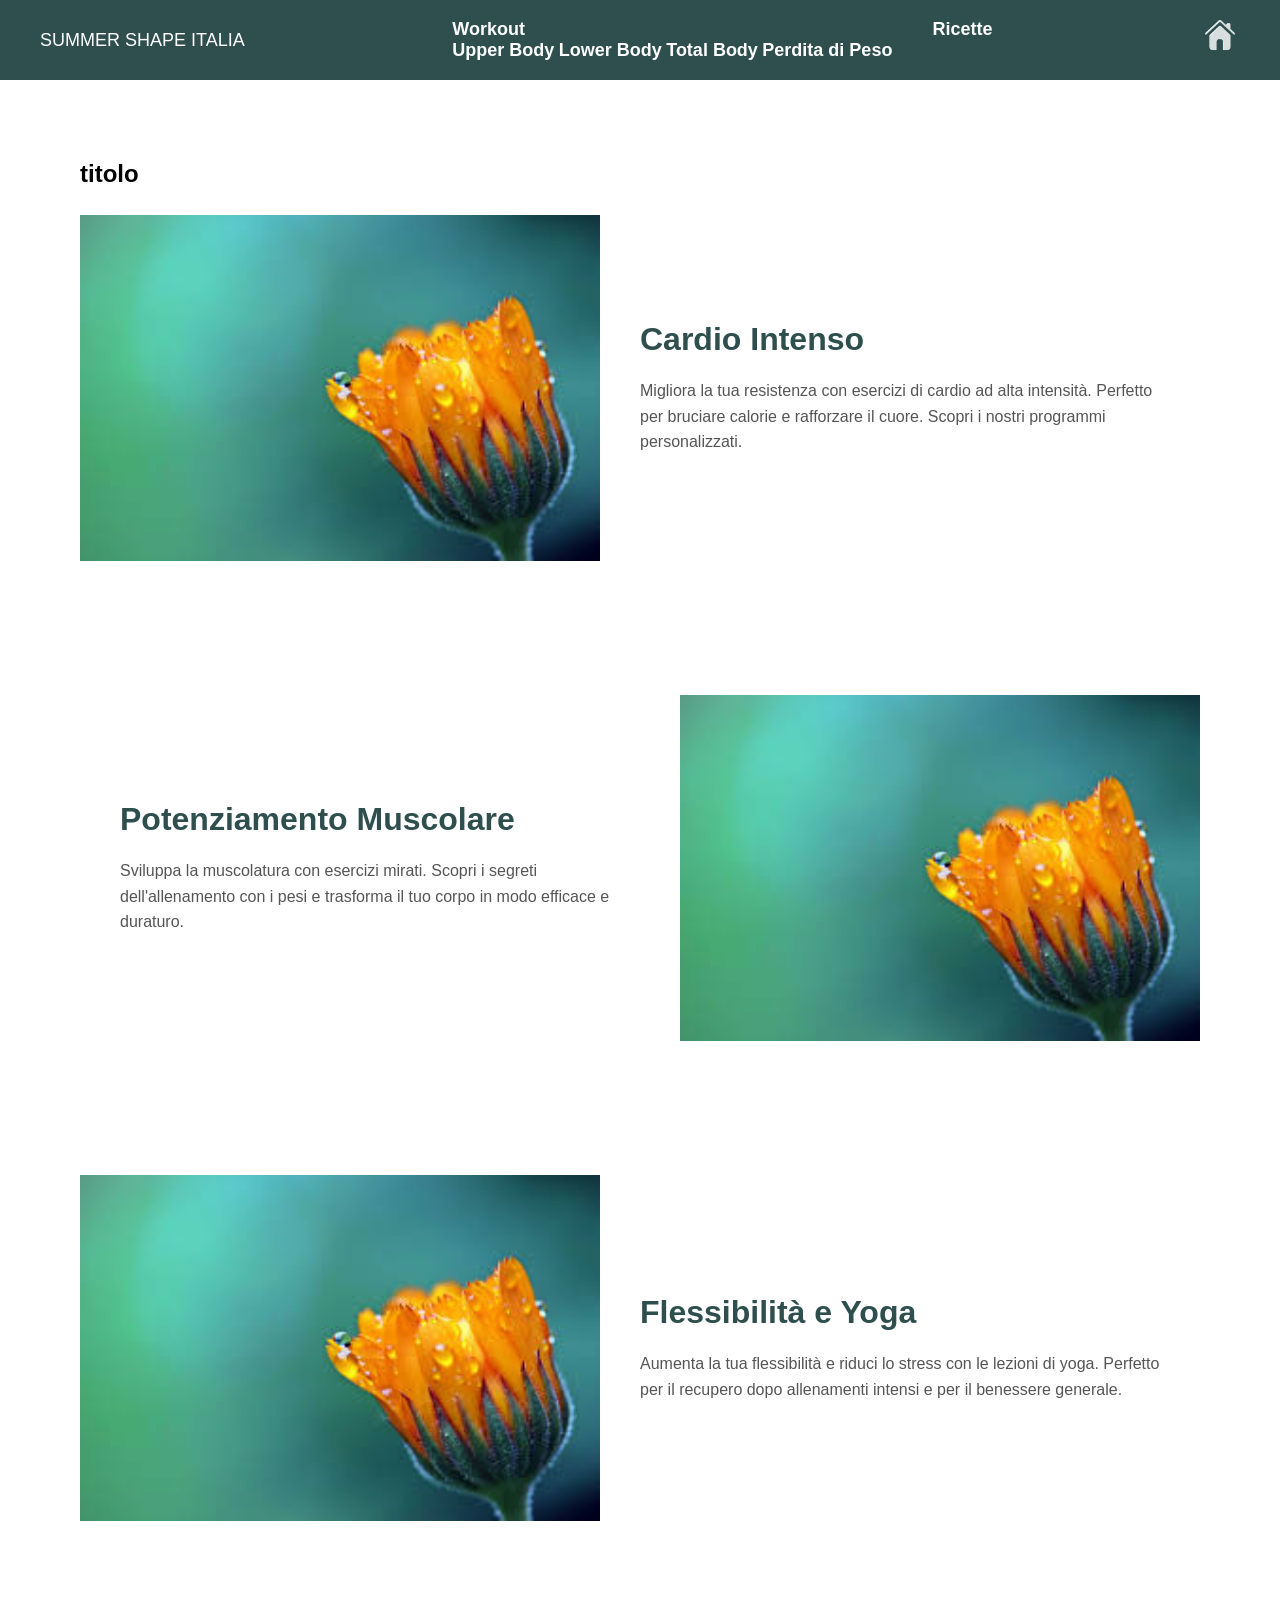
==== pagine/index.html @ 94491aed "ho modificato un po la pagina iniziale" ====
<!DOCTYPE html>
<html lang="it">
<head>
    <meta charset="UTF-8">
    <meta name="viewport" content="width=device-width, initial-scale=1.0">
    <title>Sito Fitness</title>
    <link rel="stylesheet" href="../style.css">
</head>
<body>

    <header>
        <nav>
            <div class="logo">SUMMER SHAPE ITALIA</div>
            <ul>
                <li class="nav-item">
                    <a href="workout.html">Workout</a>
                    <div class="dropdown">
                        <a href="workout.html#upper-body">Upper Body</a>
                        <a href="workout.html#lower-body">Lower Body</a>
                        <a href="workout.html#total-body">Total Body</a>
                        <a href="workout.html#perdita-peso">Perdita di Peso</a>
                    </div>
                </li>
                <li><a href="ricette.html">Ricette</a></li>
            </ul>
            <div class= "icona">
                <li><a href="index.html"><img src="../immagini/home.png" alt="logo-home"></a></li>
            </div>
        </nav>
    </header>




    <main class="container">
        <!-- cover/hero section placed directly below header -->
        <section class="cover">
            <div class="overlay">
                <h2>titolo</h2>
            </div>
        </section>

        <section class="sezione">
            <div class="sezione-img">
                <img src="../immagini/prova.jpg" alt="Cardio Intenso">
            </div>
            <div class="sezione-content">
                <h2>Cardio Intenso</h2>
                <p>Migliora la tua resistenza con esercizi di cardio ad alta intensità. Perfetto per bruciare calorie e rafforzare il cuore. Scopri i nostri programmi personalizzati.</p>
            </div>
        </section>

        <section class="sezione sezione-reverse">
            <div class="sezione-img">
                <img src="../immagini/prova.jpg" alt="Potenziamento Muscolare">
            </div>
            <div class="sezione-content">
                <h2>Potenziamento Muscolare</h2>
                <p>Sviluppa la muscolatura con esercizi mirati. Scopri i segreti dell'allenamento con i pesi e trasforma il tuo corpo in modo efficace e duraturo.</p>
            </div>
        </section>

        <section class="sezione">
            <div class="sezione-img">
                <img src="../immagini/prova.jpg" alt="Flessibilità e Yoga">
            </div>
            <div class="sezione-content">
                <h2>Flessibilità e Yoga</h2>
                <p>Aumenta la tua flessibilità e riduci lo stress con le lezioni di yoga. Perfetto per il recupero dopo allenamenti intensi e per il benessere generale.</p>
            </div>
        </section>
    </main>

</body>
</html>
---- style.css ----
* {
    margin: 0;
    padding: 0;
    box-sizing: border-box;
}

body {
    font-family: Arial, sans-serif;
    background-color:white;
}

header {
    background-color: darkslategray; 
    padding: 15px 30px;
    width: 100%;
}

nav {
    display: flex;
    justify-content: space-between;
    align-items: center;
    max-width: 1200px;
    margin: 0 auto;
}

.logo {
    color: white;
    font-size: 18px;
    text-transform: uppercase;

}

.button{
    color: white;
}

nav ul {
    list-style: none;
    display: flex;
}

nav ul li {
    margin: 0 20px;
}

nav ul li a {
    color: white;
    text-decoration: none;
    font-weight: bold;
    font-size: 18px;
    transition: 0.3s;
}

nav ul li a:hover {
    color: #2f3542; 
}

.icona {
    height: 50px;
    padding: 5px;
    list-style: none;
}

.icona li {
    list-style: none;
}

.icona img {
    width: 30px;
    height: 30px;
    filter: brightness(0) invert(1);
    transition: 0.3s;
}

.icona img:hover {
    opacity: 0.8;
}
.container {
    padding: 80px;
    text-align: left;
    max-width: 100%;
}

.sezione {
    display: flex;
    align-items: center;
    width: 100%;
    min-height: 400px;
    background: white;
    margin-bottom: 80px;
}

.sezione-img {
    flex: 1;
    height: 100%;
    overflow: hidden;
}

.sezione-img img {
    width: 100%;
    height: 100%;
    object-fit: cover;
    display: block;
}

.sezione-content {
    flex: 1;
    padding: 60px 40px;
}

.sezione-content h2 {
    font-size: 32px;
    margin-bottom: 20px;
    color: darkslategray;
}

.sezione-content p {
    font-size: 16px;
    line-height: 1.6;
    color: #555;
}

.sezione-reverse {
    flex-direction: row-reverse;
}

@media (max-width: 768px) {
    nav {
        flex-direction: column; 
        gap: 15px;
    }

    nav ul {
        flex-direction: column;
        text-align: center;
        gap: 10px;
    }

    nav ul li {
        margin: 5px 0;
    }

    .container {
        padding: 40px; 
    }

    .logo{
        padding: 5px;
        border: #f4f4f4 4px solid;
    }

    .sezione {
        flex-direction: column;
        margin-bottom: 40px;
        min-height: auto;
    }

    .sezione-img {
        width: 100%;
        height: 300px;
        margin-bottom: 20px;
    }

    .sezione-img img {
        width: 100%;
        height: 100%;
        object-fit: cover;
    }

    .sezione-reverse {
        flex-direction: column;
    }

    .sezione-content {
        padding: 30px 20px;
    }

    .sezione-content h2 {
        font-size: 24px;
    }

    .sezione-content p {
        font-size: 14px;
    }

    .cards {
        flex-direction: column;
        gap: 15px;
    }
}
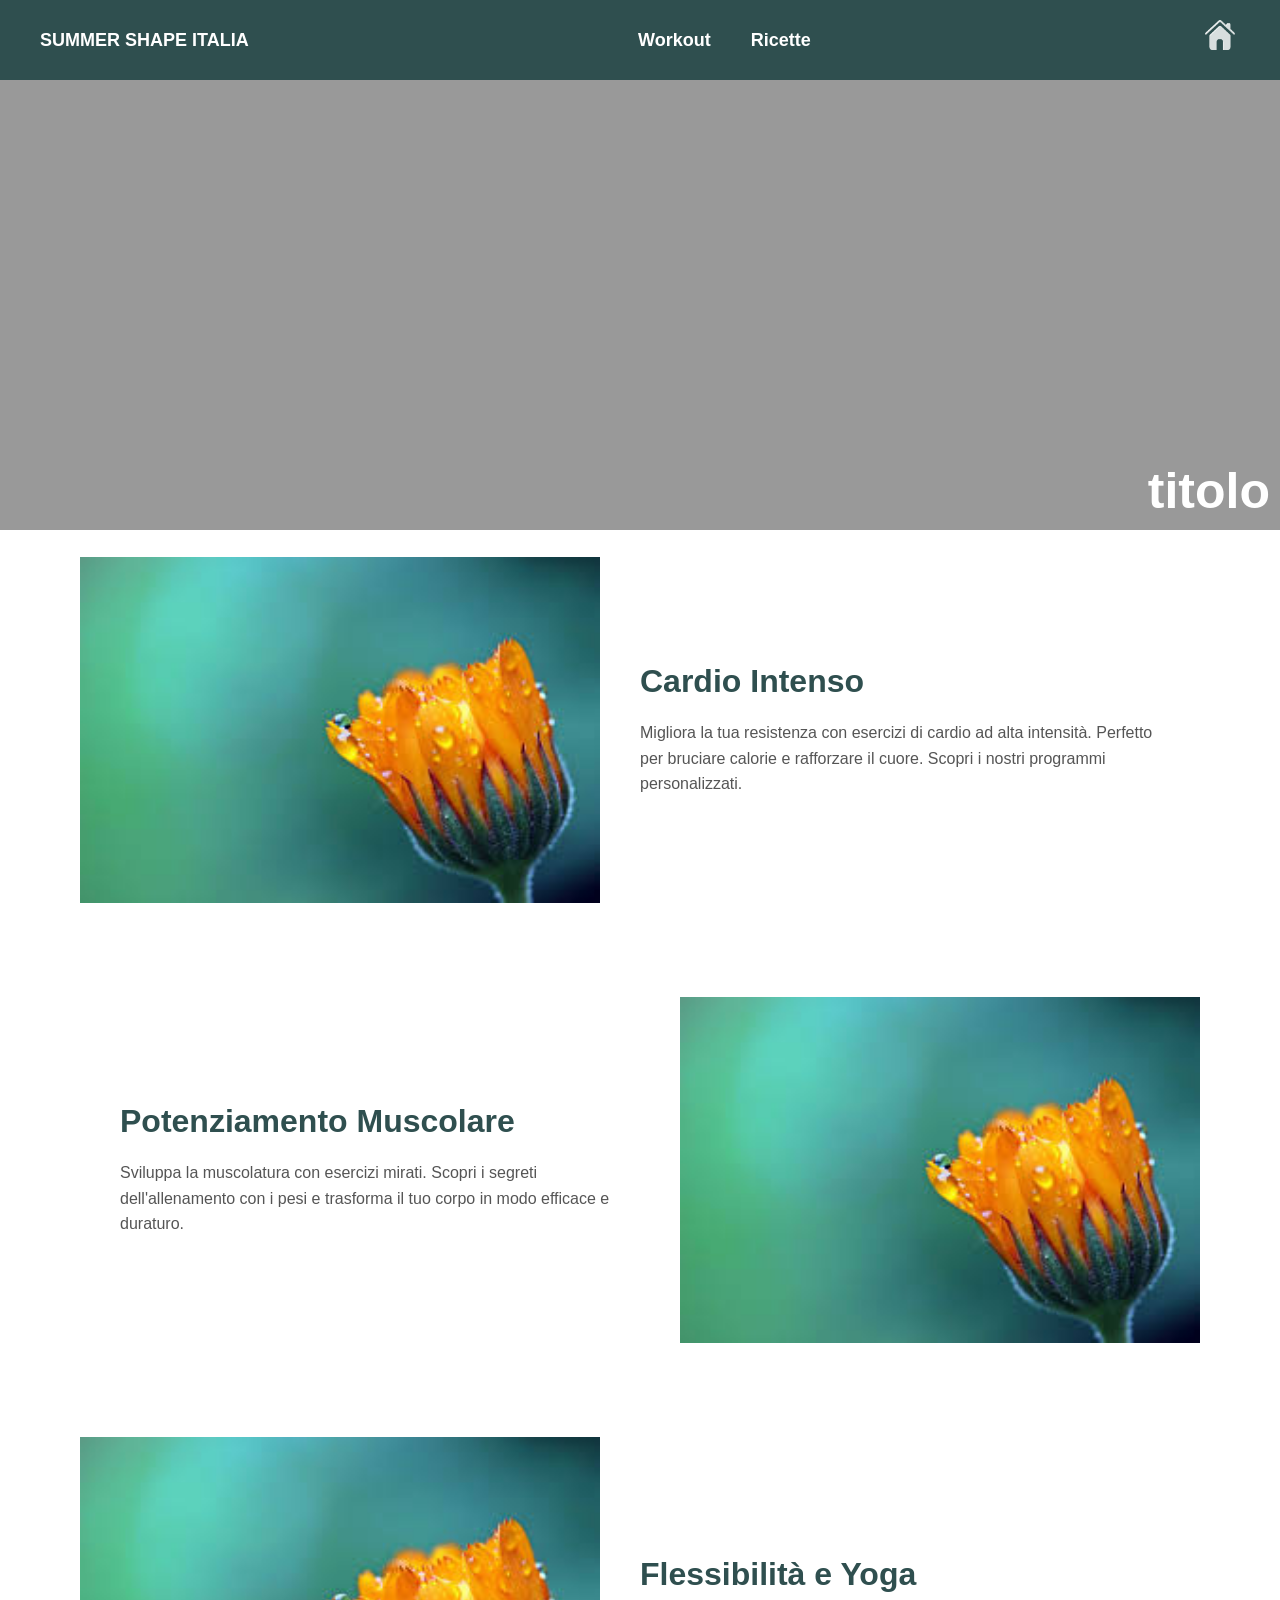
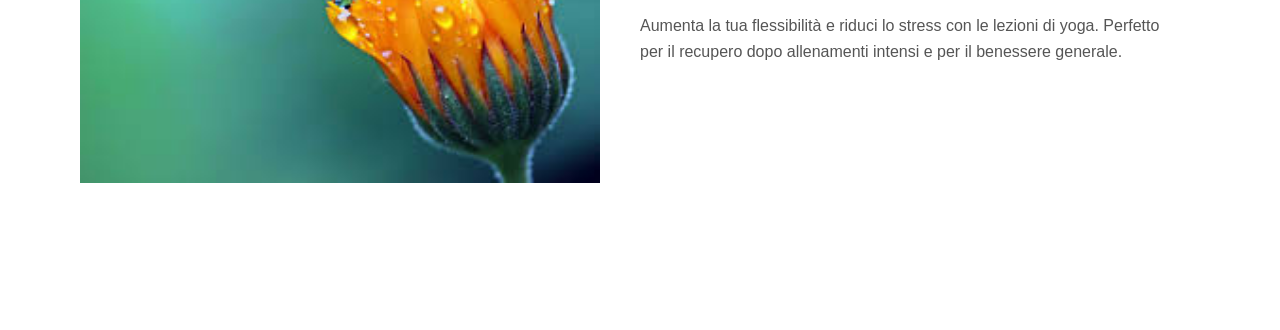
==== commit 987bf716: "ho ricreato le pagine e ristrutturato meglio il css, devo ancora controllare bene tutto, dobbiamo so" ====
--- a/pagine/index.html
+++ b/pagine/index.html
@@ -5,6 +5,7 @@
     <meta name="viewport" content="width=device-width, initial-scale=1.0">
     <title>Sito Fitness</title>
     <link rel="stylesheet" href="../style.css">
+    <link rel="stylesheet" href="../index.css">
 </head>
 <body>
 
@@ -21,7 +22,14 @@
                         <a href="workout.html#perdita-peso">Perdita di Peso</a>
                     </div>
                 </li>
-                <li><a href="ricette.html">Ricette</a></li>
+                <li class="nav-item">
+                    <a href="ricette.html">Ricette</a>
+                    <div class="dropdown">
+                        <a href="ricette.html#colazioni">Colazioni Proteiche</a>
+                        <a href="ricette.html#pranzi">Pranzi Healthy</a>
+                        <a href="ricette.html#cene">Cene Bilanciate</a>
+                    </div>
+                </li>
             </ul>
             <div class= "icona">
                 <li><a href="index.html"><img src="../immagini/home.png" alt="logo-home"></a></li>
--- a/style.css
+++ b/style.css
@@ -1,3 +1,4 @@
+/* Global Styles - Common to all pages */
 
 * {
     margin: 0;
@@ -7,13 +8,17 @@
 
 body {
     font-family: Arial, sans-serif;
-    background-color:white;
-}
-
+    background-color: white;
+}
+
+/* Header & Navigation */
 header {
-    background-color: darkslategray; 
+    background-color: darkslategray;
     padding: 15px 30px;
     width: 100%;
+    position: sticky;
+    top: 0;
+    z-index: 99;
 }
 
 nav {
@@ -28,10 +33,10 @@
     color: white;
     font-size: 18px;
     text-transform: uppercase;
-
-}
-
-.button{
+    font-weight: bold;
+}
+
+.button {
     color: white;
 }
 
@@ -53,7 +58,43 @@
 }
 
 nav ul li a:hover {
-    color: #2f3542; 
+    color: #2f3542;
+}
+
+.nav-item {
+    position: relative;
+}
+
+.nav-item:hover .dropdown {
+    display: flex;
+}
+
+.dropdown {
+    display: none;
+    position: absolute;
+    top: 100%;
+    left: 0;
+    background: darkslategray;
+    flex-direction: column;
+    padding: 10px 0;
+    border-radius: 4px;
+    box-shadow: 0 4px 8px rgba(0, 0, 0, 0.2);
+    min-width: 180px;
+    margin-top: 5px;
+    z-index: 100;
+}
+
+.dropdown a {
+    color: white;
+    padding: 10px 20px;
+    text-decoration: none;
+    font-size: 16px;
+    transition: background 0.3s;
+    display: block;
+}
+
+.dropdown a:hover {
+    background: rgba(255, 255, 255, 0.1);
 }
 
 .icona {
@@ -76,116 +117,148 @@
 .icona img:hover {
     opacity: 0.8;
 }
+
+/* Container */
 .container {
-    padding: 80px;
+    padding: 0 80px 80px 80px;
     text-align: left;
     max-width: 100%;
 }
 
-.sezione {
-    display: flex;
-    align-items: center;
-    width: 100%;
-    min-height: 400px;
-    background: white;
-    margin-bottom: 80px;
-}
-
-.sezione-img {
-    flex: 1;
-    height: 100%;
-    overflow: hidden;
-}
-
-.sezione-img img {
+/* Modal Styles */
+.modal {
+    display: none;
+    position: fixed;
+    top: 0;
+    left: 0;
     width: 100%;
     height: 100%;
+    background: rgba(0, 0, 0, 0.6);
+    z-index: 1000;
+    align-items: center;
+    justify-content: center;
+}
+
+.modal.active {
+    display: flex;
+}
+
+.modal-content {
+    background: white;
+    border-radius: 12px;
+    width: 80%;
+    max-width: 800px;
+    max-height: 90vh;
+    overflow-y: auto;
+    display: flex;
+    flex-direction: column;
+    position: relative;
+}
+
+.modal-close {
+    position: absolute;
+    top: 15px;
+    right: 15px;
+    background: none;
+    border: none;
+    font-size: 32px;
+    cursor: pointer;
+    color: darkslategray;
+    z-index: 1001;
+}
+
+.modal-close:hover {
+    color: #000;
+}
+
+#modal-img {
+    width: 100%;
+    height: 400px;
     object-fit: cover;
-    display: block;
-}
-
-.sezione-content {
-    flex: 1;
-    padding: 60px 40px;
-}
-
-.sezione-content h2 {
-    font-size: 32px;
-    margin-bottom: 20px;
+    border-radius: 12px 12px 0 0;
+}
+
+.modal-text {
+    padding: 30px;
+}
+
+.modal-text h2 {
+    font-size: 28px;
     color: darkslategray;
-}
-
-.sezione-content p {
+    margin-bottom: 15px;
+}
+
+.modal-text p {
     font-size: 16px;
     line-height: 1.6;
     color: #555;
 }
 
-.sezione-reverse {
-    flex-direction: row-reverse;
-}
-
+/* Responsive Design */
 @media (max-width: 768px) {
+    header {
+        padding: 10px 15px;
+    }
+
     nav {
-        flex-direction: column; 
-        gap: 15px;
+        flex-wrap: wrap;
+        gap: 10px;
+    }
+
+    .logo {
+        font-size: 16px;
     }
 
     nav ul {
         flex-direction: column;
         text-align: center;
         gap: 10px;
+        width: 100%;
     }
 
     nav ul li {
         margin: 5px 0;
     }
 
+    nav ul li a {
+        font-size: 16px;
+    }
+
+    .dropdown {
+        position: static;
+        display: none;
+        box-shadow: none;
+        background: rgba(0, 0, 0, 0.1);
+        margin: 0;
+        padding: 5px 0;
+    }
+
+    .nav-item:hover .dropdown {
+        display: flex;
+    }
+
     .container {
-        padding: 40px; 
-    }
-
-    .logo{
-        padding: 5px;
-        border: #f4f4f4 4px solid;
-    }
-
-    .sezione {
-        flex-direction: column;
-        margin-bottom: 40px;
-        min-height: auto;
-    }
-
-    .sezione-img {
-        width: 100%;
-        height: 300px;
-        margin-bottom: 20px;
-    }
-
-    .sezione-img img {
-        width: 100%;
-        height: 100%;
-        object-fit: cover;
-    }
-
-    .sezione-reverse {
-        flex-direction: column;
-    }
-
-    .sezione-content {
-        padding: 30px 20px;
-    }
-
-    .sezione-content h2 {
-        font-size: 24px;
-    }
-
-    .sezione-content p {
+        padding: 20px;
+    }
+
+    .modal-content {
+        width: 90%;
+        max-width: 100%;
+    }
+
+    #modal-img {
+        height: 250px;
+    }
+
+    .modal-text {
+        padding: 20px;
+    }
+
+    .modal-text h2 {
+        font-size: 22px;
+    }
+
+    .modal-text p {
         font-size: 14px;
     }
-
-    .cards {
-        flex-direction: column;
-        gap: 15px;
-    }
-}+}
--- a/index.css
+++ b/index.css
@@ -0,0 +1,111 @@
+/* Index/Homepage Specific Styles */
+
+.cover {
+    width: 100vw;
+    margin-left: calc(50% - 50vw);
+    height: 450px;
+    background: url('immagini/logo.png') center/cover no-repeat;
+    position: relative;
+    margin-top: 0;
+    padding: 15px;
+}
+
+.cover .overlay {
+    position: absolute;
+    top: 0;
+    left: 0;
+    right: 0;
+    bottom: 0;
+    background: linear-gradient(rgba(0,0,0,0.4), rgba(0,0,0,0.4));
+    display: flex;
+    align-items: center;
+    justify-content: center;
+    color: white;
+}
+
+.cover h2 {
+    position: absolute;
+    right: 0;
+    bottom: 0;
+    font-size: 50px;
+    padding: 10px;
+}
+
+.sezione {
+    display: flex;
+    align-items: center;
+    width: 100%;
+    min-height: 400px;
+    background: white;
+    margin-bottom: 40px;
+}
+
+.sezione-img {
+    flex: 1;
+    height: 100%;
+    overflow: hidden;
+}
+
+.sezione-img img {
+    width: 100%;
+    height: 100%;
+    object-fit: cover;
+    display: block;
+}
+
+.sezione-content {
+    flex: 1;
+    padding: 60px 40px;
+}
+
+.sezione-content h2 {
+    font-size: 32px;
+    margin-bottom: 20px;
+    color: darkslategray;
+}
+
+.sezione-content p {
+    font-size: 16px;
+    line-height: 1.6;
+    color: #555;
+}
+
+.sezione-reverse {
+    flex-direction: row-reverse;
+}
+
+@media (max-width: 768px) {
+    .sezione {
+        flex-direction: column;
+        margin-bottom: 40px;
+        min-height: auto;
+    }
+
+    .sezione-img {
+        width: 100%;
+        height: 300px;
+        margin-bottom: 20px;
+    }
+
+    .sezione-img img {
+        width: 100%;
+        height: 100%;
+        object-fit: cover;
+    }
+
+    .sezione-reverse {
+        flex-direction: column;
+    }
+
+    .sezione-content {
+        padding: 30px 20px;
+    }
+
+    .sezione-content h2 {
+        font-size: 24px;
+    }
+
+    .sezione-content p {
+        font-size: 14px;
+    }
+}
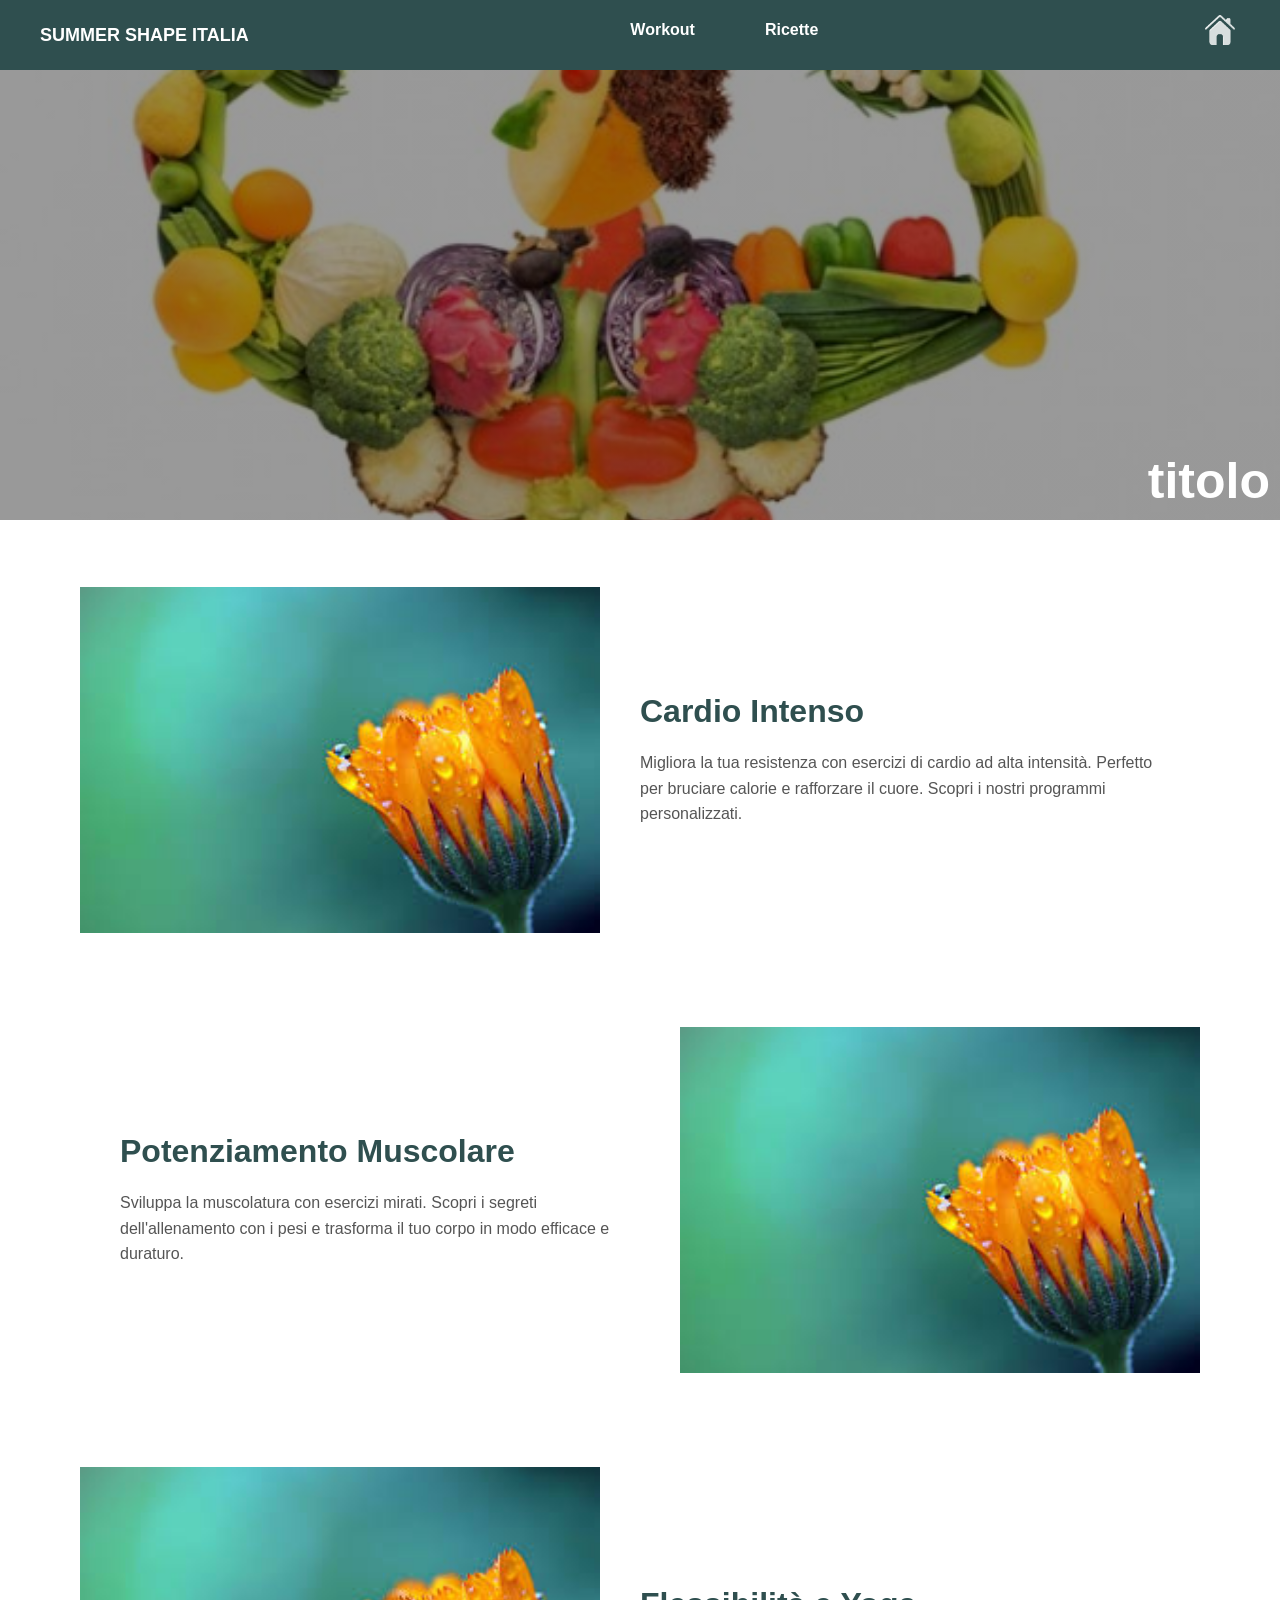
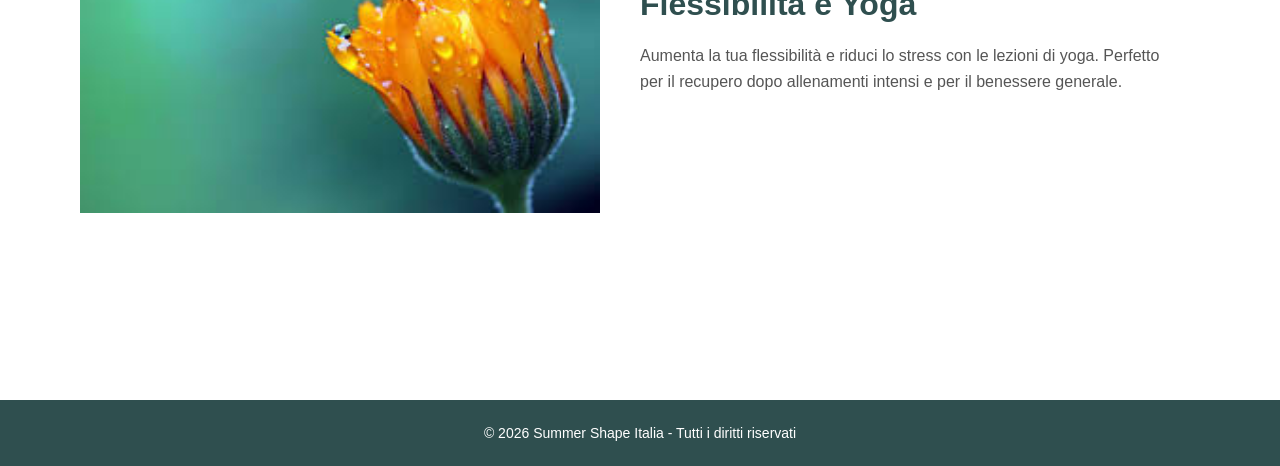
==== commit 14504ab9: "sto cercando di sistemare le ultime cose, ci sono anocra due problemi nello scrolling delle ricette" ====
--- a/pagine/index.html
+++ b/pagine/index.html
@@ -79,5 +79,8 @@
         </section>
     </main>
 
+    <footer>
+        &copy; 2026 Summer Shape Italia - Tutti i diritti riservati
+    </footer>
 </body>
 </html>
--- a/style.css
+++ b/style.css
@@ -14,7 +14,7 @@
 /* Header & Navigation */
 header {
     background-color: darkslategray;
-    padding: 15px 30px;
+    padding: 10px 20px;
     width: 100%;
     position: sticky;
     top: 0;
@@ -53,9 +53,22 @@
     color: white;
     text-decoration: none;
     font-weight: bold;
-    font-size: 18px;
+    font-size: 16px;
+    padding: 10px 15px;
     transition: 0.3s;
-}
+    display: inline-block;
+}
+
+/* ensure cards clickable on mobile */
+article.card-workout, article.card-ricette {
+    position: relative;
+    z-index: 1;
+}
+
+.card-img, .card-img img {
+    pointer-events: auto;
+}
+
 
 nav ul li a:hover {
     color: #2f3542;
@@ -63,6 +76,7 @@
 
 .nav-item {
     position: relative;
+    padding-bottom: 10px;
 }
 
 .nav-item:hover .dropdown {
@@ -80,7 +94,7 @@
     border-radius: 4px;
     box-shadow: 0 4px 8px rgba(0, 0, 0, 0.2);
     min-width: 180px;
-    margin-top: 5px;
+    margin-top: 0;
     z-index: 100;
 }
 
@@ -194,34 +208,66 @@
     color: #555;
 }
 
+/* Footer */
+footer {
+    background-color: darkslategray;
+    color: white;
+    padding: 25px 30px;
+    text-align: center;
+    font-size: 14px;
+    width: 100%;
+    margin-top: 40px;
+}
+
 /* Responsive Design */
 @media (max-width: 768px) {
+    /* give some breathing room after cover */
+    .cover {
+        margin-bottom: 20px;
+    }
+    .sezione, .macrosection-ricette {
+        padding: 20px 0;
+    }
+
     header {
-        padding: 10px 15px;
+        padding: 8px 10px;
+        position: relative;
     }
 
     nav {
         flex-wrap: wrap;
         gap: 10px;
+        align-items: center;
+        justify-content: center;
     }
 
     .logo {
+        display: none;
+    }
+
+    nav ul li:first-child {
+        margin: 0;
+    }
+
+    nav ul li:first-child a {
+        padding: 5px 10px;
         font-size: 16px;
     }
 
     nav ul {
-        flex-direction: column;
+        flex-direction: row;
         text-align: center;
-        gap: 10px;
-        width: 100%;
+        gap: 15px;
+        justify-content: center;
     }
 
     nav ul li {
-        margin: 5px 0;
+        margin: 0;
     }
 
     nav ul li a {
-        font-size: 16px;
+        font-size: 14px;
+        padding: 8px 12px;
     }
 
     .dropdown {
@@ -241,6 +287,12 @@
         padding: 20px;
     }
 
+    footer {
+        padding: 15px 20px;
+        font-size: 12px;
+    }
+
+
     .modal-content {
         width: 90%;
         max-width: 100%;
--- a/index.css
+++ b/index.css
@@ -4,10 +4,9 @@
     width: 100vw;
     margin-left: calc(50% - 50vw);
     height: 450px;
-    background: url('immagini/logo.png') center/cover no-repeat;
+    background: url('immagini/sfondocover.jpg') center/cover no-repeat;
     position: relative;
-    margin-top: 0;
-    padding: 15px;
+    margin-top: 0;    margin-bottom: 40px;    padding: 15px;
 }
 
 .cover .overlay {
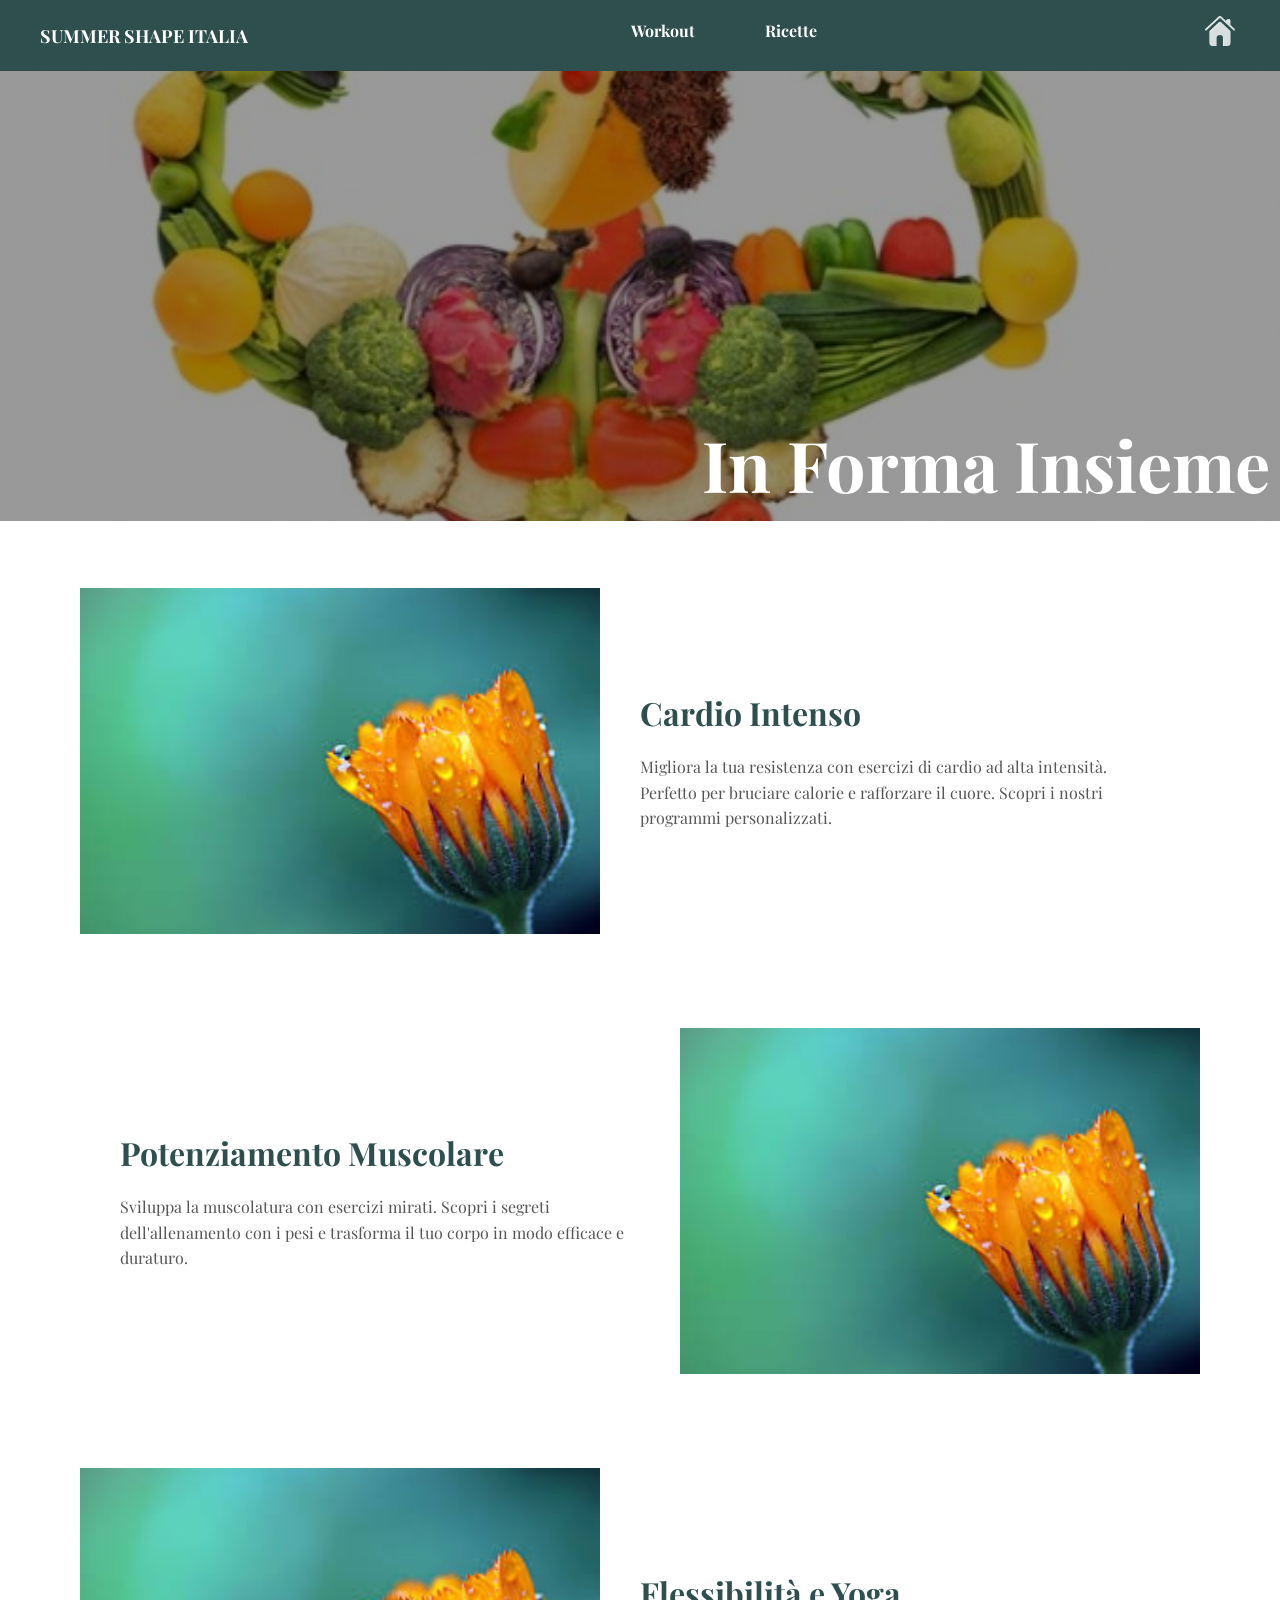
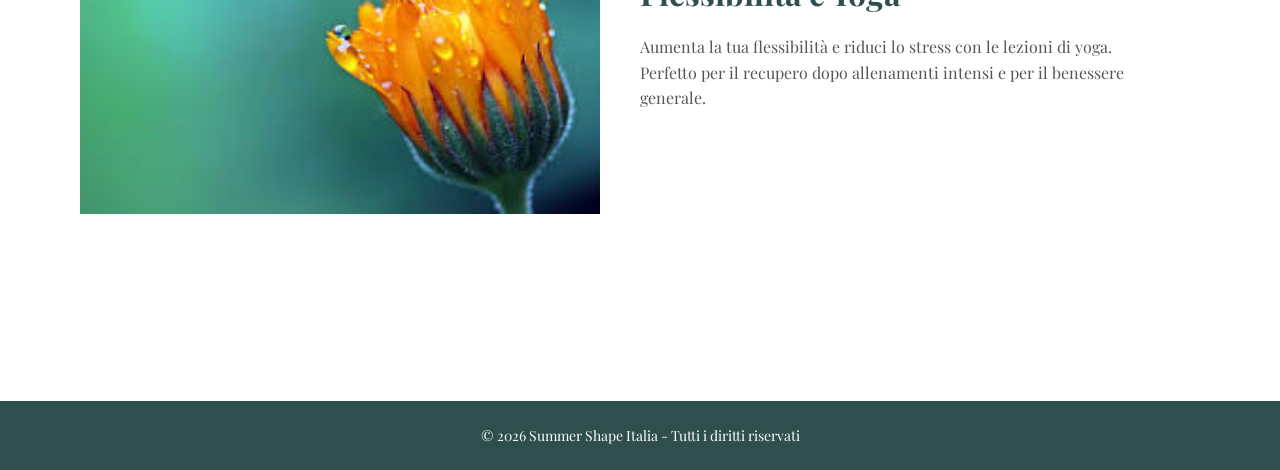
==== commit 639a09e4: "sistemato due robe" ====
--- a/pagine/index.html
+++ b/pagine/index.html
@@ -44,7 +44,7 @@
         <!-- cover/hero section placed directly below header -->
         <section class="cover">
             <div class="overlay">
-                <h2>titolo</h2>
+                <h2>In Forma Insieme</h2>
             </div>
         </section>
 
--- a/style.css
+++ b/style.css
@@ -1,4 +1,6 @@
 /* Global Styles - Common to all pages */
+
+@import url('https://fonts.googleapis.com/css2?family=Playfair+Display:wght@400;700&display=swap');
 
 * {
     margin: 0;
@@ -7,7 +9,7 @@
 }
 
 body {
-    font-family: Arial, sans-serif;
+    font-family: 'Playfair Display', serif;
     background-color: white;
 }
 
--- a/index.css
+++ b/index.css
@@ -26,7 +26,7 @@
     position: absolute;
     right: 0;
     bottom: 0;
-    font-size: 50px;
+    font-size: 70px;
     padding: 10px;
 }
 
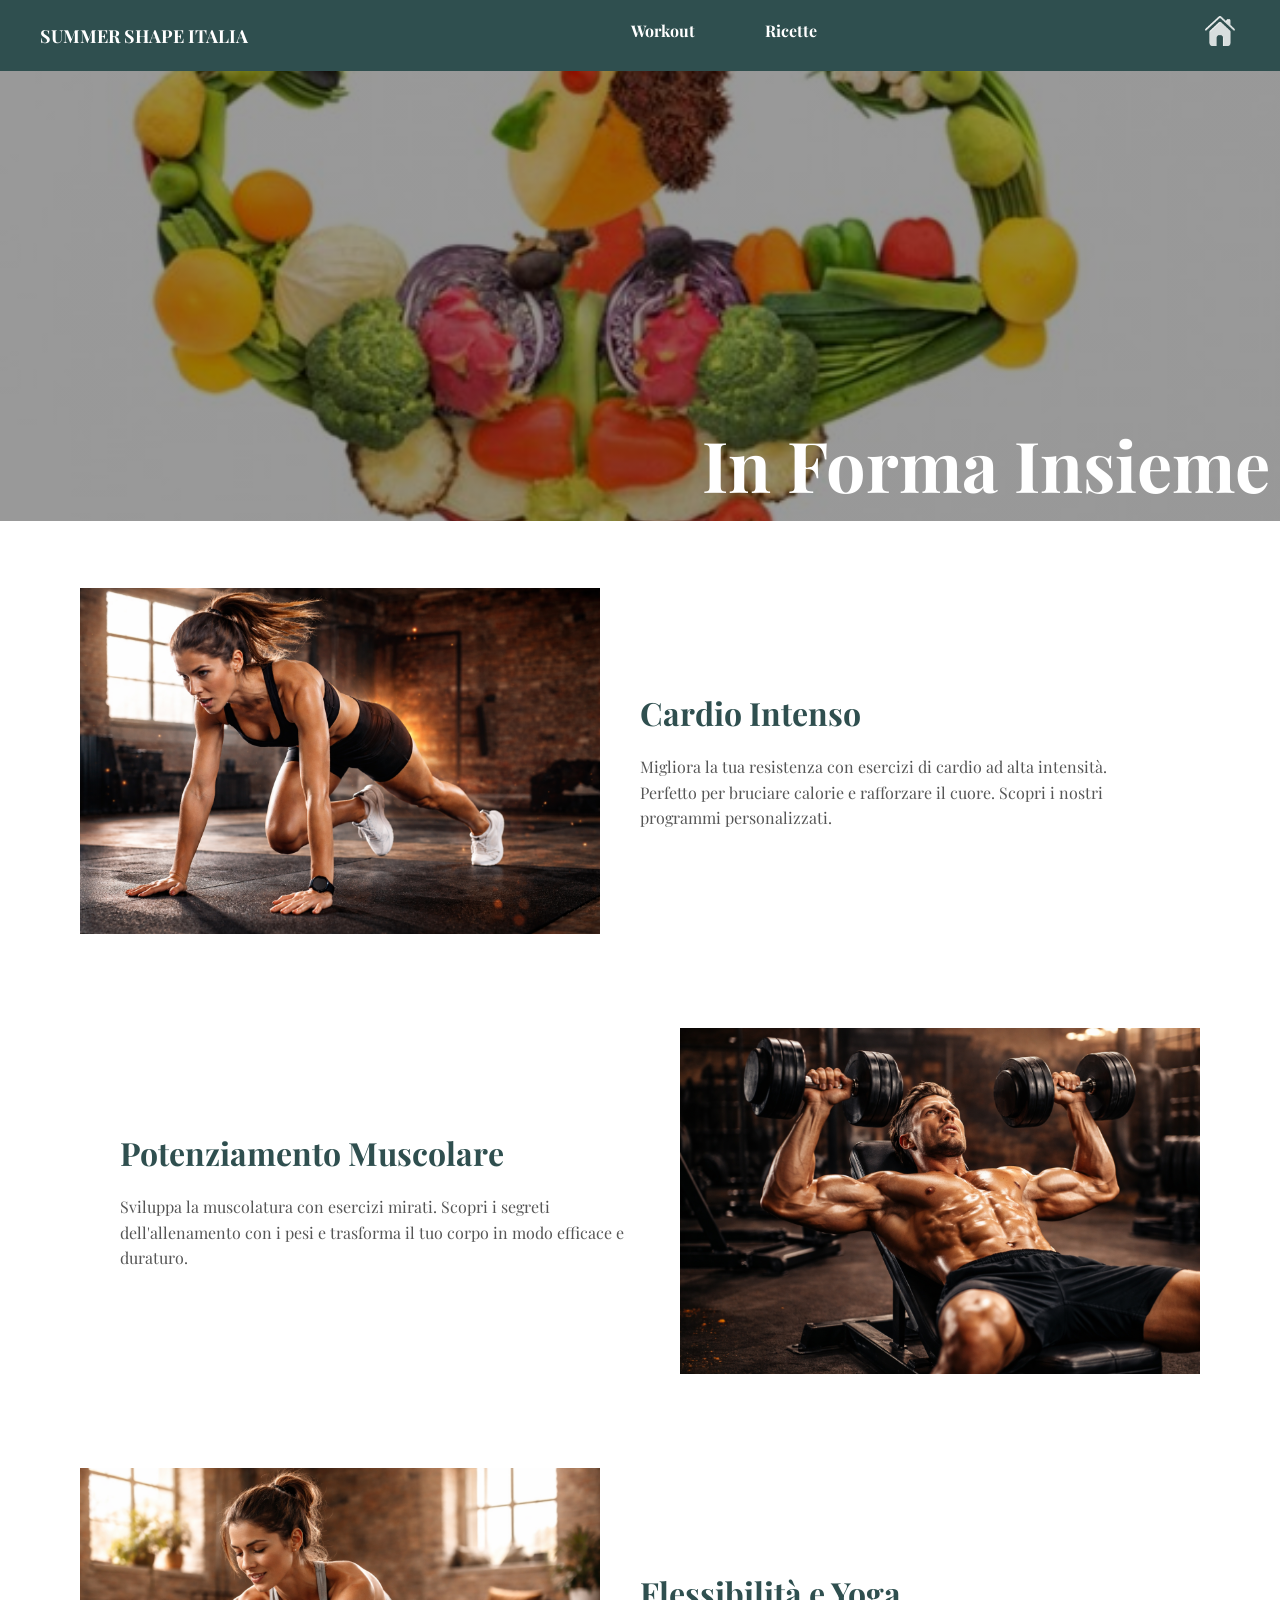
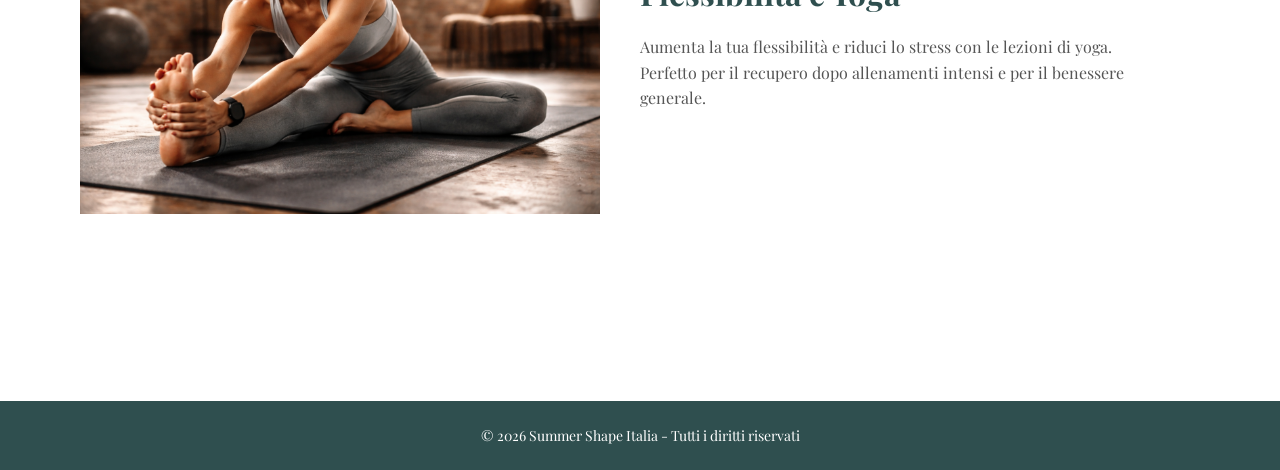
==== commit b0f2424f: "immagini nuove(guglielmo)" ====
--- a/pagine/index.html
+++ b/pagine/index.html
@@ -50,7 +50,7 @@
 
         <section class="sezione">
             <div class="sezione-img">
-                <img src="../immagini/prova.jpg" alt="Cardio Intenso">
+                <img src="../immagini/cardio intenso.png" alt="Cardio Intenso">
             </div>
             <div class="sezione-content">
                 <h2>Cardio Intenso</h2>
@@ -60,7 +60,7 @@
 
         <section class="sezione sezione-reverse">
             <div class="sezione-img">
-                <img src="../immagini/prova.jpg" alt="Potenziamento Muscolare">
+                <img src="../immagini/potenziamentomuscolare.png" alt="Potenziamento Muscolare">
             </div>
             <div class="sezione-content">
                 <h2>Potenziamento Muscolare</h2>
@@ -70,7 +70,7 @@
 
         <section class="sezione">
             <div class="sezione-img">
-                <img src="../immagini/prova.jpg" alt="Flessibilità e Yoga">
+                <img src="../immagini/yoga.png" alt="Flessibilità e Yoga">
             </div>
             <div class="sezione-content">
                 <h2>Flessibilità e Yoga</h2>
--- a/style.css
+++ b/style.css
@@ -273,12 +273,15 @@
     }
 
     .dropdown {
-        position: static;
+        position: absolute;
         display: none;
         box-shadow: none;
-        background: rgba(0, 0, 0, 0.1);
+        background: darkslategray;
         margin: 0;
         padding: 5px 0;
+        top: 100%;
+        left: 0;
+        min-width: 180px;
     }
 
     .nav-item:hover .dropdown {
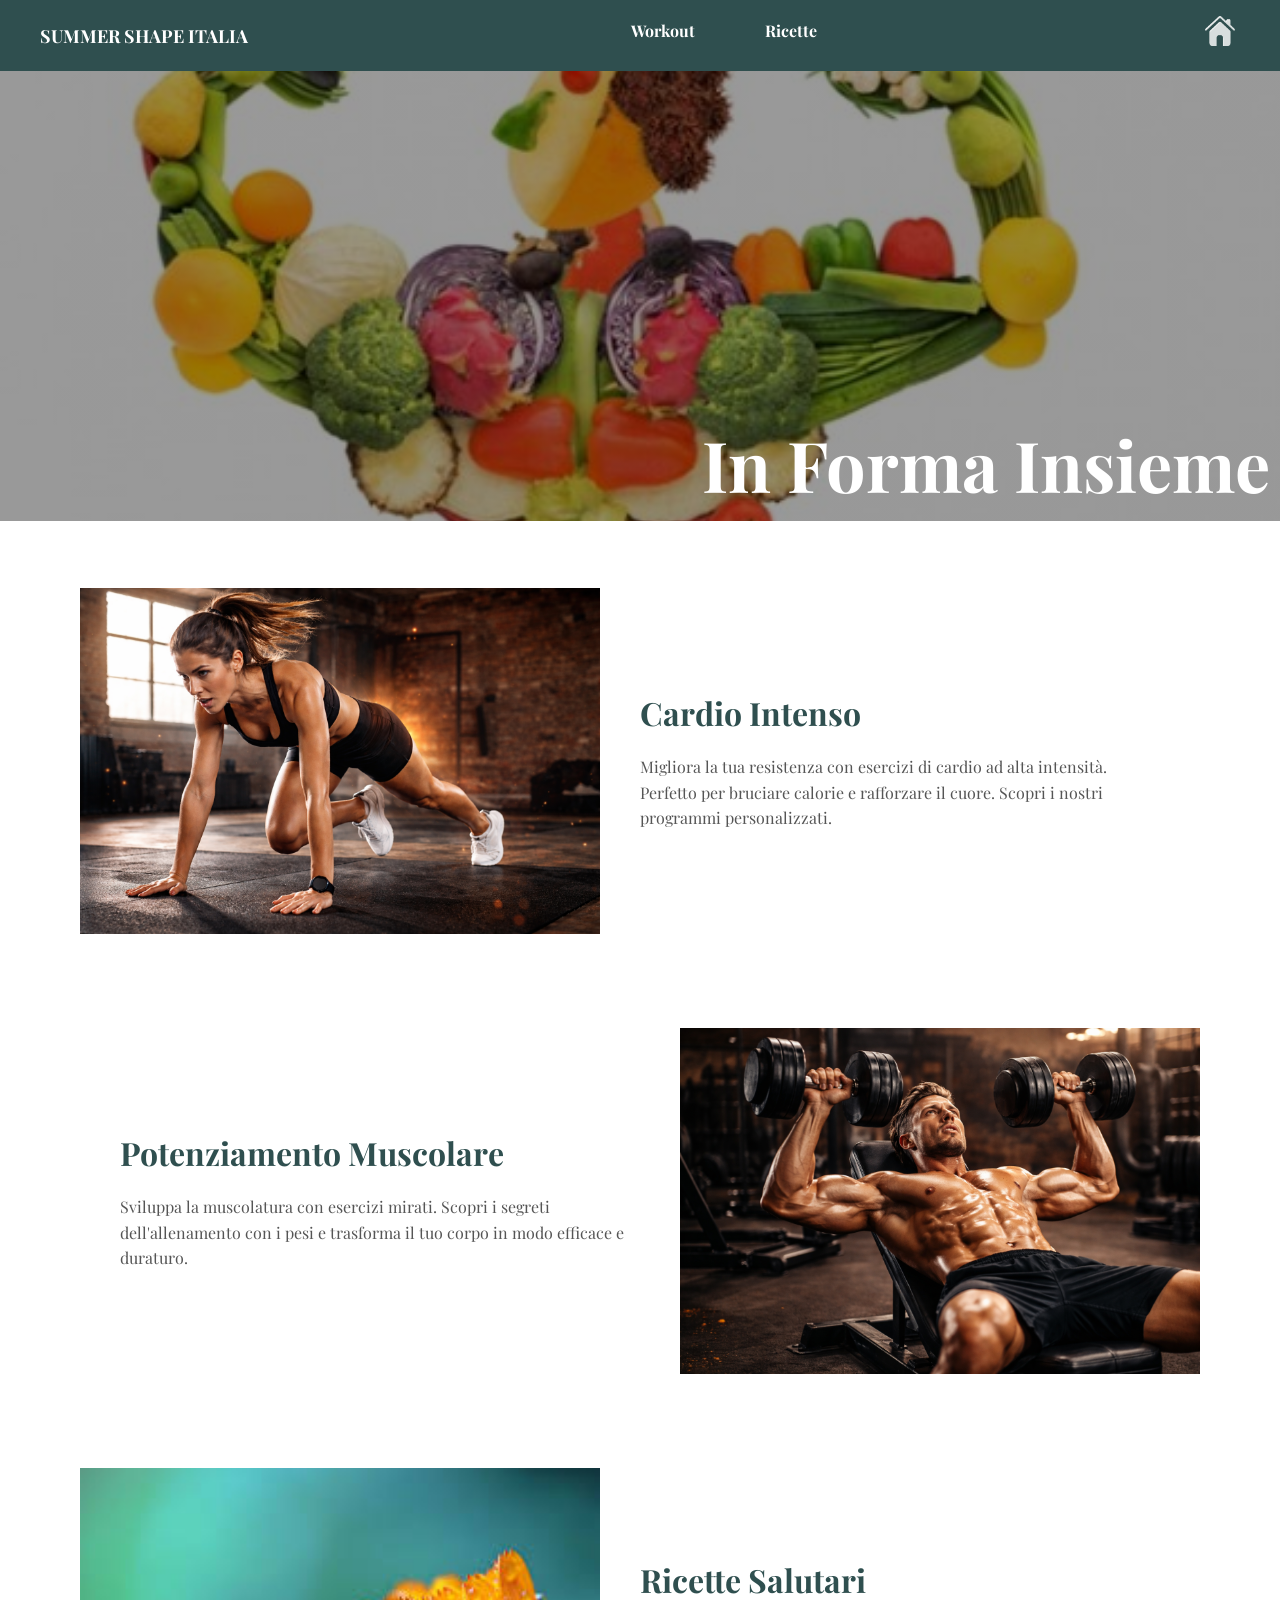
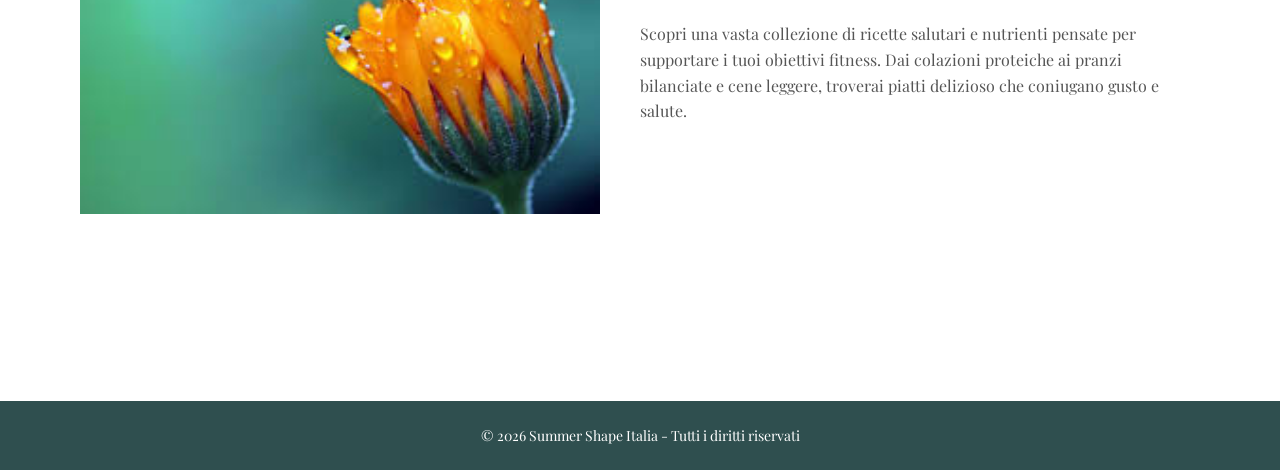
==== commit d2a7d444: "paragrafo ricette home(guglielmo)" ====
--- a/pagine/index.html
+++ b/pagine/index.html
@@ -70,11 +70,11 @@
 
         <section class="sezione">
             <div class="sezione-img">
-                <img src="../immagini/yoga.png" alt="Flessibilità e Yoga">
+                <img src="../immagini/prova.jpg" alt="Ricette Salutari">
             </div>
             <div class="sezione-content">
-                <h2>Flessibilità e Yoga</h2>
-                <p>Aumenta la tua flessibilità e riduci lo stress con le lezioni di yoga. Perfetto per il recupero dopo allenamenti intensi e per il benessere generale.</p>
+                <h2>Ricette Salutari</h2>
+                <p>Scopri una vasta collezione di ricette salutari e nutrienti pensate per supportare i tuoi obiettivi fitness. Dai colazioni proteiche ai pranzi bilanciate e cene leggere, troverai piatti delizioso che coniugano gusto e salute.</p>
             </div>
         </section>
     </main>
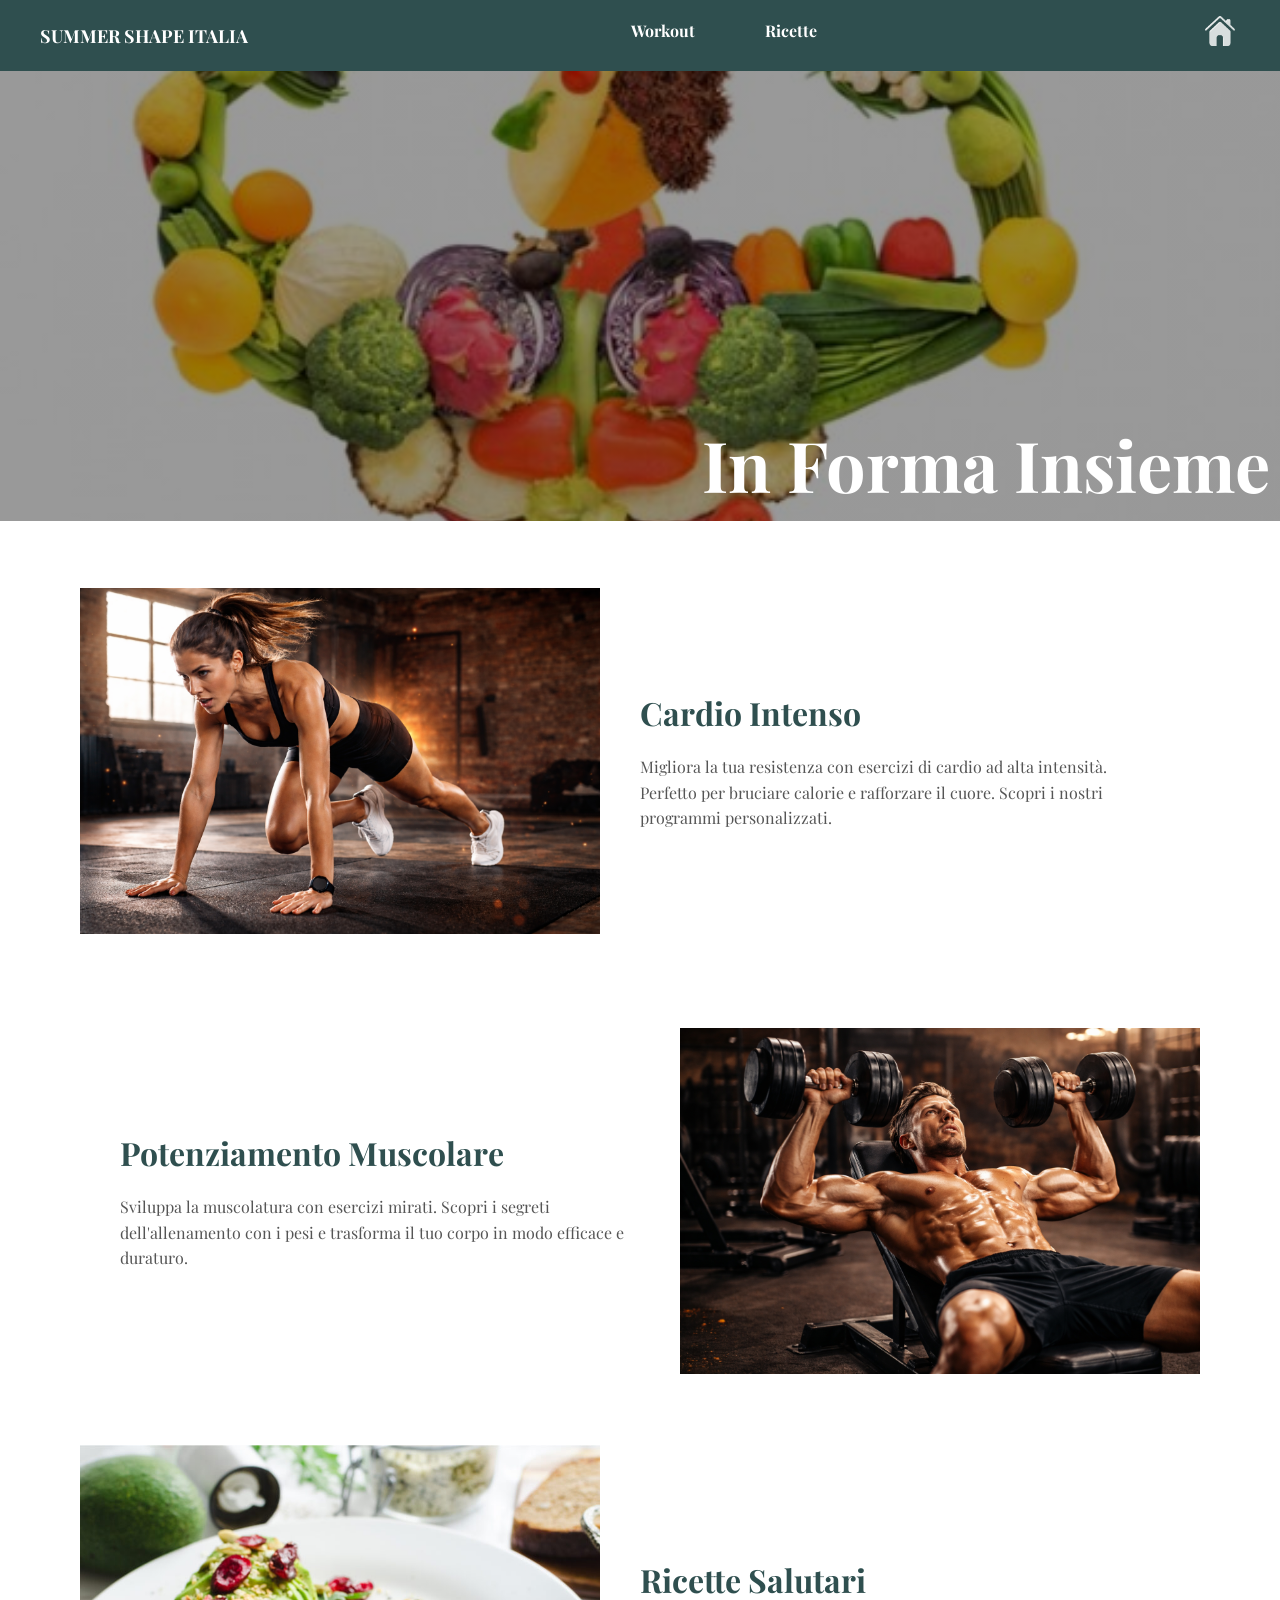
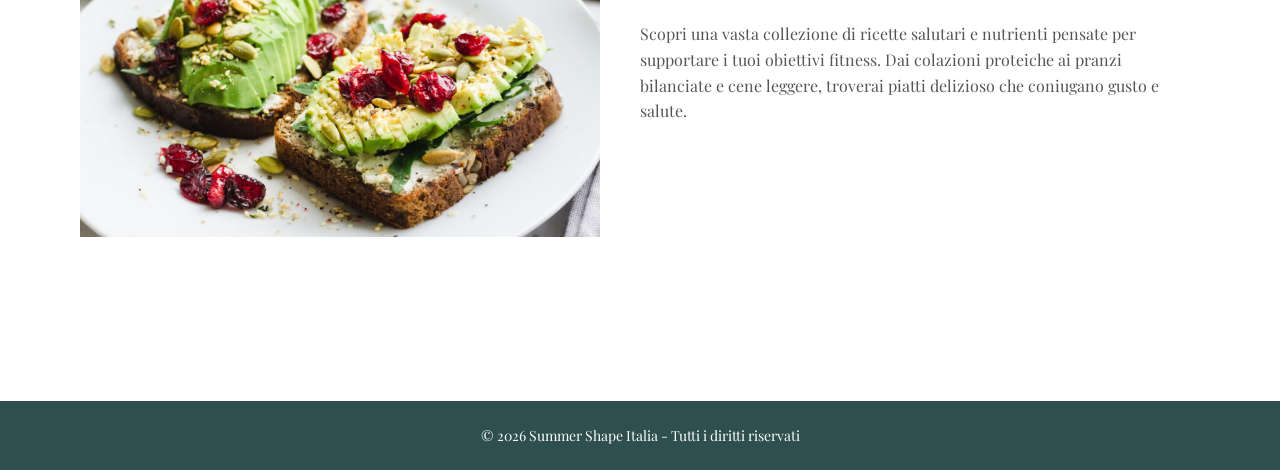
==== commit 22422ce0: "immagini" ====
--- a/pagine/index.html
+++ b/pagine/index.html
@@ -70,7 +70,7 @@
 
         <section class="sezione">
             <div class="sezione-img">
-                <img src="../immagini/prova.jpg" alt="Ricette Salutari">
+                <img src="../immagini/ricette salutari.jpg" alt="Ricette Salutari">
             </div>
             <div class="sezione-content">
                 <h2>Ricette Salutari</h2>
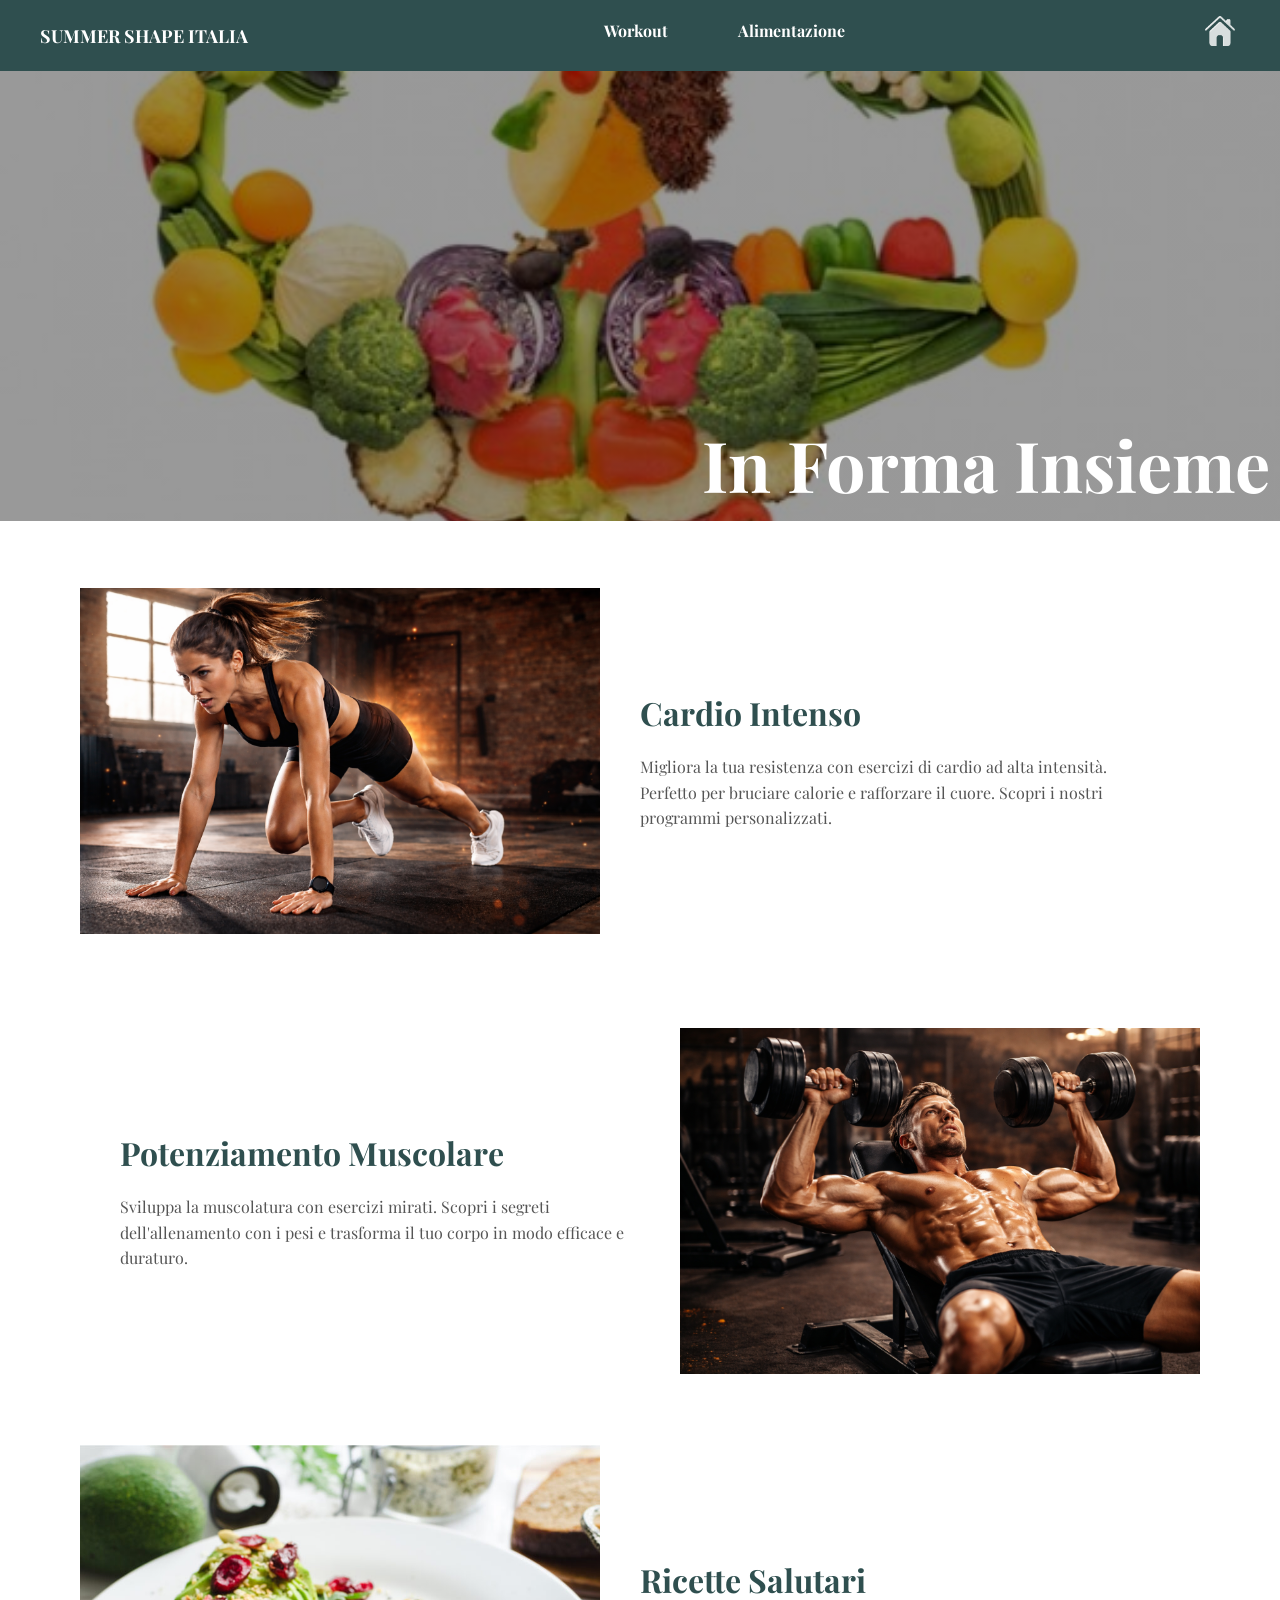
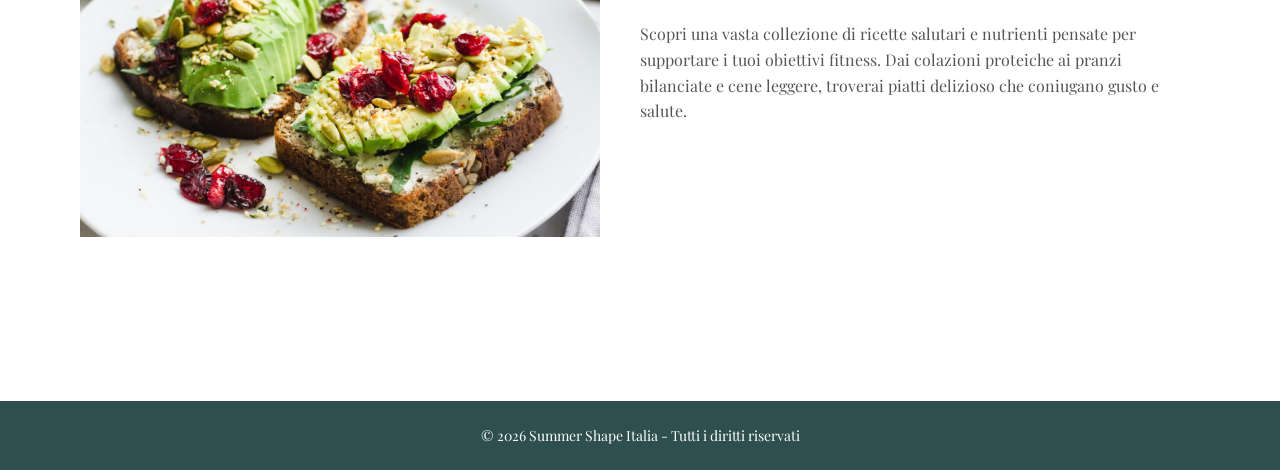
==== commit 18a2698e: "tendina" ====
--- a/pagine/index.html
+++ b/pagine/index.html
@@ -19,11 +19,10 @@
                         <a href="workout.html#upper-body">Upper Body</a>
                         <a href="workout.html#lower-body">Lower Body</a>
                         <a href="workout.html#total-body">Total Body</a>
-                        <a href="workout.html#perdita-peso">Perdita di Peso</a>
                     </div>
                 </li>
                 <li class="nav-item">
-                    <a href="ricette.html">Ricette</a>
+                    <a href="ricette.html">Alimentazione</a>
                     <div class="dropdown">
                         <a href="ricette.html#colazioni">Colazioni Proteiche</a>
                         <a href="ricette.html#pranzi">Pranzi Healthy</a>
